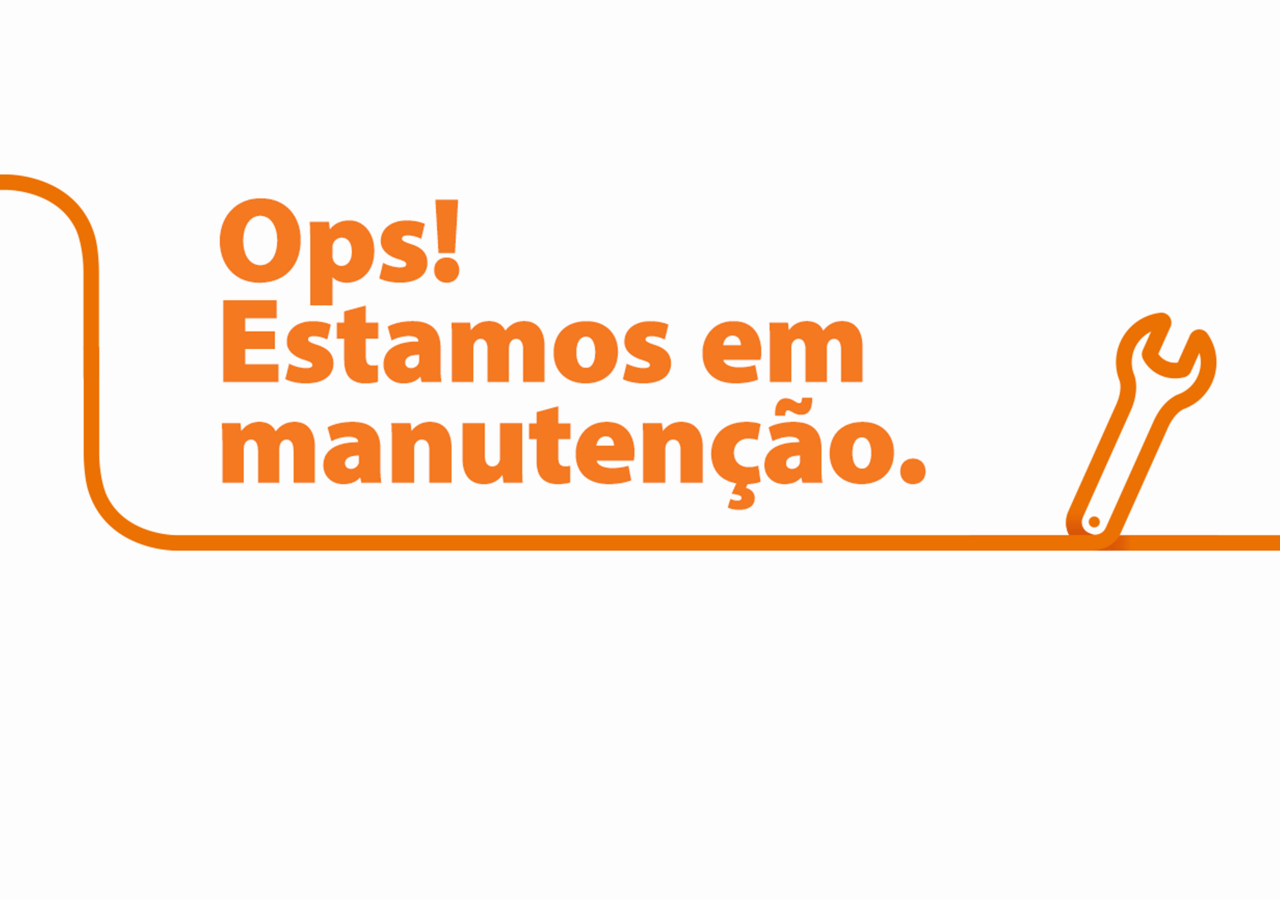
==== index.html @ c9eeba48 "up" ====
<!DOCTYPE html>
<html lang="pt-Br">
<head>
    <meta charset="UTF-8">
    <meta http-equiv="X-UA-Compatible" content="IE=edge">
    <meta name="viewport" content="width=device-width, initial-scale=1.0">
    <style>
        *{
            text-align: center;
            background-color: #fdfdfd;
            margin: 0;
        }
        img{
            width: 100%;
            height: 100%;
            padding-top: 0px;
        }
    </style>
    <title>CitizenFuture</title>
</head>
<body>
    <img src="frontend/img src/man.gif" alt="">
</body>
</html>
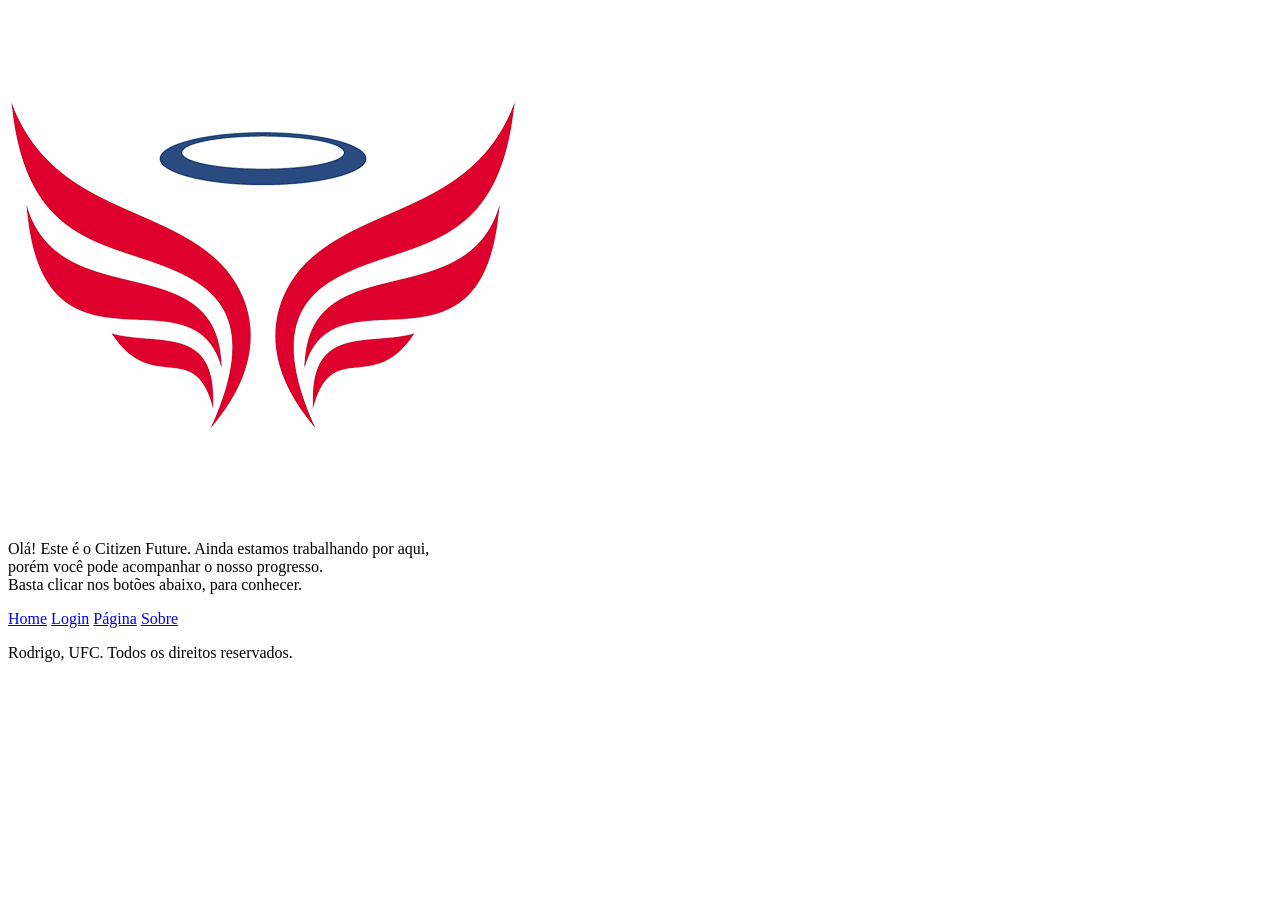
==== commit ff6dd22e: "updated" ====
--- a/index.html
+++ b/index.html
@@ -4,21 +4,28 @@
     <meta charset="UTF-8">
     <meta http-equiv="X-UA-Compatible" content="IE=edge">
     <meta name="viewport" content="width=device-width, initial-scale=1.0">
-    <style>
-        *{
-            text-align: center;
-            background-color: #fdfdfd;
-            margin: 0;
-        }
-        img{
-            width: 100%;
-            height: 100%;
-            padding-top: 0px;
-        }
-    </style>
-    <title>CitizenFuture</title>
+    <link rel="stylesheet" href="style.css">
+    <title>Tela Inicial</title>
 </head>
 <body>
-    <img src="frontend/img src/man.gif" alt="">
+    
+    <header class="header">
+
+    <img src="frontend/img src/pngwing.com.png" alt="">
+    <p class="ini">Olá! Este é o Citizen Future. Ainda estamos trabalhando por aqui,<br>
+        porém você pode acompanhar o nosso progresso. <br> Basta clicar nos botões abaixo, para conhecer.
+    </p>
+
+    </header>
+    <nav class="nav">
+        <a href="https://rodrigueraa.github.io/frontend/home/index.html">Home</a>
+        <a href="https://rodrigueraa.github.io/frontend/home/index.html">Login</a>
+        <a href="https://rodrigueraa.github.io/frontend/home/index.html">Página</a>
+        <a href="https://rodrigueraa.github.io/frontend/home/index.html">Sobre</a>
+    </nav>
+
+    <footer class="footer">
+    <p>Rodrigo, UFC. Todos os direitos reservados.</p>
+    </footer>
 </body>
 </html>
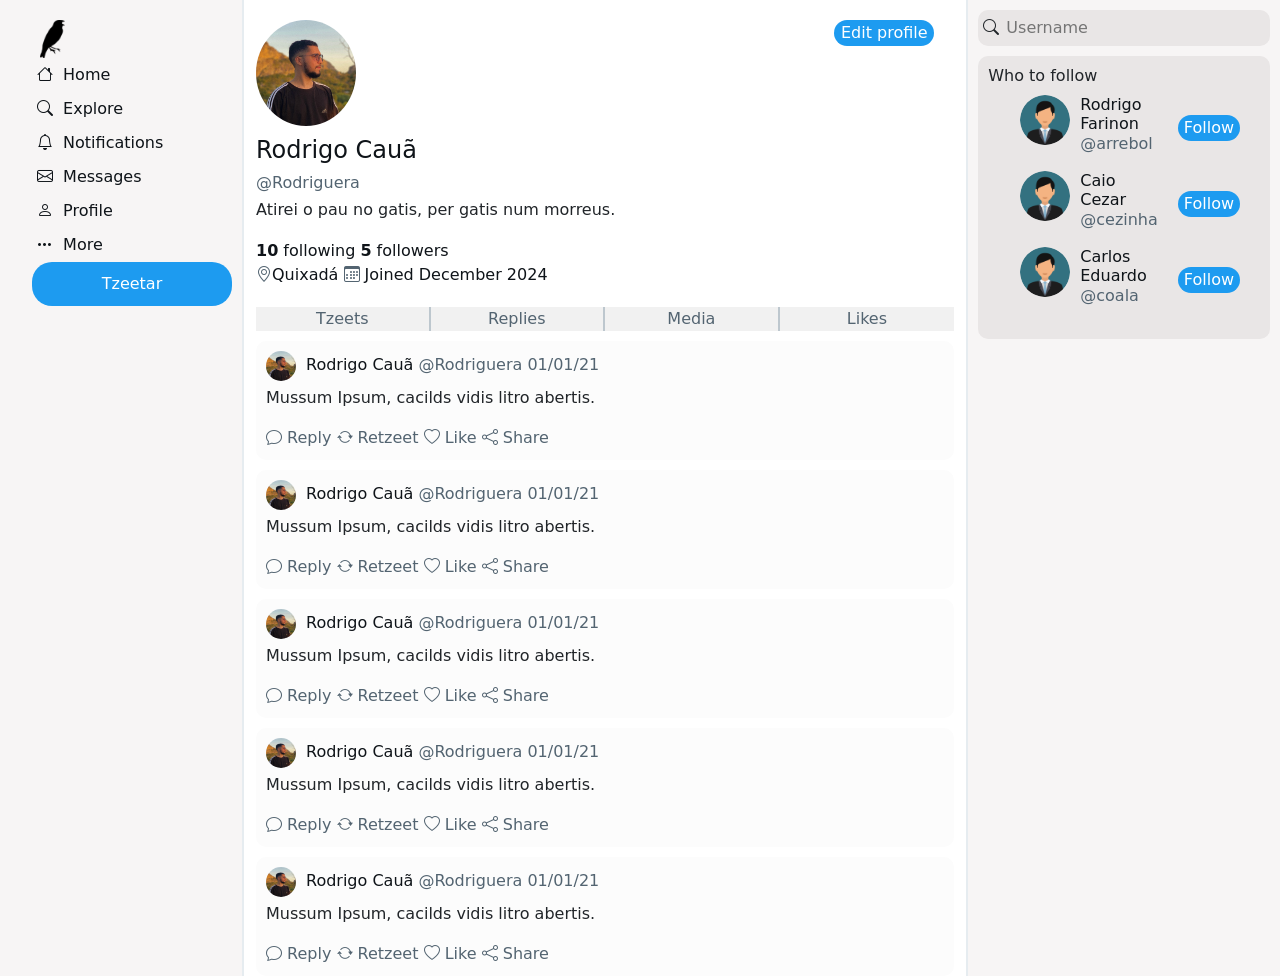
==== commit 5c3a43c9: "up" ====
--- a/index.html
+++ b/index.html
@@ -1,31 +1,160 @@
 <!DOCTYPE html>
-<html lang="pt-Br">
+<html lang="en">
 <head>
     <meta charset="UTF-8">
-    <meta http-equiv="X-UA-Compatible" content="IE=edge">
     <meta name="viewport" content="width=device-width, initial-scale=1.0">
-    <link rel="stylesheet" href="style.css">
-    <title>Tela Inicial</title>
+    <title>Tzeeter</title>
+    <link rel="stylesheet" href="src/style.css">
+    <link href="https://cdn.jsdelivr.net/npm/bootstrap@5.3.3/dist/css/bootstrap.min.css" rel="stylesheet" integrity="sha384-QWTKZyjpPEjISv5WaRU9OFeRpok6YctnYmDr5pNlyT2bRjXh0JMhjY6hW+ALEwIH" crossorigin="anonymous">
+    <link rel="stylesheet" href="https://cdn.jsdelivr.net/npm/bootstrap-icons@1.11.3/font/bootstrap-icons.min.css">
+    
 </head>
-<body>
     
-    <header class="header">
-
-    <img src="frontend/img src/pngwing.com.png" alt="">
-    <p class="ini">Olá! Este é o Citizen Future. Ainda estamos trabalhando por aqui,<br>
-        porém você pode acompanhar o nosso progresso. <br> Basta clicar nos botões abaixo, para conhecer.
-    </p>
-
-    </header>
-    <nav class="nav">
-        <a href="https://rodrigueraa.github.io/frontend/home/index.html">Home</a>
-        <a href="https://rodrigueraa.github.io/frontend/home/index.html">Login</a>
-        <a href="https://rodrigueraa.github.io/frontend/home/index.html">Página</a>
-        <a href="https://rodrigueraa.github.io/frontend/home/index.html">Sobre</a>
+    <nav class="navegacao">
+        <img src="/src/img/tiziu.png" alt="logoTzeeer" class="logo">
+        <ul>
+            <li><i class="bi bi-house"></i><a href=""> Home</a></li>
+            <li><i class="bi bi-search"></i><a href=""> Explore</a></li>
+            <li><i class="bi bi-bell"></i><a href=""> Notifications</a></li>
+            <li><i class="bi bi-envelope"></i><a href=""> Messages</a></li>
+            <li><i class="bi bi-person"></i><a href=""> Profile</a></li>
+            <li><i class="bi bi-three-dots"></i> <a href="">More</a></li>
+            <button class="tzeetar">Tzeetar</button>
+        </ul>
     </nav>
 
-    <footer class="footer">
-    <p>Rodrigo, UFC. Todos os direitos reservados.</p>
-    </footer>
+    <div class="container">
+
+        <section class="perfil">   
+            <img src="/src/img/profilePhoto.jpeg" alt="foto de perfil" class="profilePhoto">
+            <button class="editProfile">Edit profile</button>
+            
+            <h4 class="name">Rodrigo Cauã</h4>
+            <h6 class="user">@Rodriguera</h6>
+            <h6 class="textBio">Atirei o pau no gatis, per gatis num morreus.</h6>
+
+            <ul class="infos">
+                <li class="estatisticas">
+                    <a href=""><span class="count">10</span> following</a>
+                    <a href=""><span class="count">5</span> followers</a>
+                </li>
+                <li class="data">
+                    <i class="bi bi-geo-alt"></i><a href="">Quixadá</a>
+                    <i class="bi bi-calendar3"></i><a href=""> Joined December 2024</a>
+                </li>
+            </ul>
+
+        </section>
+
+        <nav class="pages">
+                <a href="">Tzeets</a>
+                <a href="">Replies</a>
+                <a href="">Media</a>
+                <a href="">Likes</a>
+        </nav>
+
+        <article class="tweet">
+                <div class="profileTweet">
+                    <img src="/src/img/profilePhoto.jpeg" alt="" class="profilePhotoTweet">
+                    <h6 class="name">Rodrigo Cauã <span class="user">@Rodriguera</span> <time datetime="2021-01-01" class="dateTweet">01/01/21</time></h6>
+                </div>
+                <p class="text">Mussum Ipsum, cacilds vidis litro abertis.</p>
+                <div class="acoes">
+                    <a href="" class="replyshare"><i class="bi bi-chat"></i> Reply</a>
+                    <a href="" class="retzeet"><i class="bi bi-arrow-repeat"></i> Retzeet</a>
+                    <a href="" class="like"><i class="bi bi-heart"></i> Like</a>
+                    <a href="" class="replyshare"><i class="bi bi-share"></i> Share</a>
+                </div>
+        </article>
+
+        <article class="tweet">
+            <div class="profileTweet">
+                <img src="/src/img/profilePhoto.jpeg" alt="" class="profilePhotoTweet">
+                <h6 class="name">Rodrigo Cauã <span class="user">@Rodriguera</span> <time datetime="2021-01-01" class="dateTweet">01/01/21</time></h6>
+            </div>
+            <p class="text">Mussum Ipsum, cacilds vidis litro abertis.</p>
+            <div class="acoes">
+                <a href="" class="replyshare"><i class="bi bi-chat"></i> Reply</a>
+                <a href="" class="retzeet"><i class="bi bi-arrow-repeat"></i> Retzeet</a>
+                <a href="" class="like"><i class="bi bi-heart"></i> Like</a>
+                <a href="" class="replyshare"><i class="bi bi-share"></i> Share</a>
+            </div>
+        </article>
+
+        <article class="tweet">
+            <div class="profileTweet">
+                <img src="/src/img/profilePhoto.jpeg" alt="" class="profilePhotoTweet">
+                <h6 class="name">Rodrigo Cauã <span class="user">@Rodriguera</span> <time datetime="2021-01-01" class="dateTweet">01/01/21</time></h6>
+            </div>
+            <p class="text">Mussum Ipsum, cacilds vidis litro abertis.</p>
+            <div class="acoes">
+                <a href="" class="replyshare"><i class="bi bi-chat"></i> Reply</a>
+                <a href="" class="retzeet"><i class="bi bi-arrow-repeat"></i> Retzeet</a>
+                <a href="" class="like"><i class="bi bi-heart"></i> Like</a>
+                <a href="" class="replyshare"><i class="bi bi-share"></i> Share</a>
+            </div>
+        </article>
+
+        <article class="tweet">
+            <div class="profileTweet">
+                <img src="/src/img/profilePhoto.jpeg" alt="" class="profilePhotoTweet">
+                <h6 class="name">Rodrigo Cauã <span class="user">@Rodriguera</span> <time datetime="2021-01-01" class="dateTweet">01/01/21</time></h6>
+            </div>
+            <p class="text">Mussum Ipsum, cacilds vidis litro abertis.</p>
+            <div class="acoes">
+                <a href="" class="replyshare"><i class="bi bi-chat"></i> Reply</a>
+                <a href="" class="retzeet"><i class="bi bi-arrow-repeat"></i> Retzeet</a>
+                <a href="" class="like"><i class="bi bi-heart"></i> Like</a>
+                <a href="" class="replyshare"><i class="bi bi-share"></i> Share</a>
+            </div>
+        </article>
+
+        <article class="tweet">
+            <div class="profileTweet">
+                <img src="/src/img/profilePhoto.jpeg" alt="" class="profilePhotoTweet">
+                <h6 class="name">Rodrigo Cauã <span class="user">@Rodriguera</span> <time datetime="2021-01-01" class="dateTweet">01/01/21</time></h6>
+            </div>
+            <p class="text">Mussum Ipsum, cacilds vidis litro abertis.</p>
+            <div class="acoes">
+                <a href="" class="replyshare"><i class="bi bi-chat"></i> Reply</a>
+                <a href="" class="retzeet"><i class="bi bi-arrow-repeat"></i> Retzeet</a>
+                <a href="" class="like"><i class="bi bi-heart"></i> Like</a>
+                <a href="" class="replyshare"><i class="bi bi-share"></i> Share</a>
+            </div>
+        </article>
+
+    </div> 
+
+    <aside class="recomendados">
+        <div class="search">
+            <i class="bi bi-search"></i>
+            <input type="text" name="" id="" placeholder="Username" class="searchInput">
+        </div> 
+
+        <div class="containerRecomendados">
+            <h6 class="title">Who to follow</h6>
+            <ul class="users">
+                <li class="userRecomendado">
+                    <img src="/src/img/users.png" alt="" class="profilePhotoRecomendado">
+                    <h6 class="name">Rodrigo Farinon <span class="user">@arrebol</span></h6>
+                    <button class="buttomFollow">Follow</button>
+                </li>
+                <li class="userRecomendado">
+                    <img src="/src/img/users.png" alt="" class="profilePhotoRecomendado">
+                    <h6 class="name">Caio Cezar <span class="user">@cezinha</span></h6>
+                    <button class="buttomFollow">Follow</button>
+                </li>
+                <li class="userRecomendado">
+                    <img src="/src/img/users.png" alt="" class="profilePhotoRecomendado">
+                    <h6 class="name">Carlos Eduardo <span class="user">@coala</span></h6>
+                    <button class="buttomFollow">Follow</button>
+                </li>
+            </ul>
+        </div>
+
+
+    </aside>
+
+
 </body>
-</html>
+</html>
--- a/src/style.css
+++ b/src/style.css
@@ -0,0 +1,255 @@
+body{
+    color: rgb(15, 20, 25);
+    display: flex;
+}
+
+.navegacao{
+    border-right: 2px solid rgb(230, 236, 240);
+    padding-right: 10px;
+    background-color: rgb(247, 245, 245);
+}
+
+.navegacao a{
+    color: rgb(15, 20, 25);
+    text-decoration: none;
+    list-style: none;
+    padding: 5px;
+    width: 200px;
+}
+
+.navegacao a:hover{
+    text-decoration: none;
+}
+
+.navegacao li{
+    color: rgb(15, 20, 25);
+    text-decoration: none;
+    list-style: none;
+    padding: 5px;
+    width: 200px;
+}
+
+.navegacao li:hover{
+    background-color: rgba(15, 25, 20, 0.1);
+    border-radius: 15px;
+}
+
+.logo{
+    margin-top: 20px;
+    margin-left: 40px;
+    max-width: 25px;
+}
+
+.tzeetar{
+    border-style: none;
+    background-color: rgb(29, 155, 240);
+    color: white;
+    padding: 10px;
+    justify-content: center;
+    border-radius: 20px;
+    width: 200px;
+}
+
+.tzeetar:hover{
+    background-color: rgb(26, 135, 207);
+}
+
+.profilePhoto{
+    width: 100px;
+    border-radius: 100%;
+    margin-top: 20px;
+    margin-bottom: 10px;
+}
+
+.editProfile{
+    border-style: none;
+    background-color: rgb(29, 155, 240);
+    color: white;
+    justify-content: center;
+    border-radius: 20px;
+    width: 100px;   
+    float: right;
+    margin: 20px;
+}
+
+.name{
+    color: rgb(15, 20, 25);
+}
+
+.user{
+    color: rgb(83, 100, 113);
+}
+
+.infos{
+    list-style: none;
+    margin-top: 20px;
+    margin-bottom: 20px;
+    padding: 0px;
+}
+
+.infos a{
+    text-decoration: none;
+    color: rgb(15, 20, 25);
+}
+
+.data{
+    color: rgb(83, 100, 113);
+}
+
+.count{
+    color: rgb(15, 20, 25);
+    font-weight: bold;
+}
+
+.count:hover .estatisticas:hover, a:hover{
+    text-decoration: underline;
+}
+
+.tweet:hover{
+    background-color: rgba(29, 155, 240, 0.1);
+    border-radius: 10px;
+}
+
+.pages{
+    background-color: rgb(241, 241, 241);
+    justify-content: space-evenly;
+    display: flex;
+    margin-bottom: 10px;
+}
+
+.pages > a{
+    min-width: 25%;
+    color: rgb(83, 100, 113);
+    text-decoration: none;
+    text-align: center;
+    border-right: 2px solid rgb(189, 199, 206);
+}
+
+.pages > a:last-child {
+    border-right: none; 
+}
+
+.pages a:hover{
+    background-color: rgba(15, 25, 20, 0.1);
+    text-decoration: none;
+}
+
+.profileTweet{
+    display: flex;
+    align-items: center;
+}
+
+.profilePhotoTweet{
+    width: 30px;
+    height: 30px;
+    border-radius: 100%;   
+    display: flex;
+    margin-right: 10px;
+    margin-bottom: 5px;
+}
+
+.acoes a{
+    color: rgb(83, 100, 113);
+    text-decoration: none;
+}
+
+.replyshare:hover{
+    background-color: rgba(29, 155, 240, 0.1);
+    border-radius: 10px;
+}
+
+.retzeet:hover{
+    background-color: rgba(0, 186, 124, 0.1);
+    color: rgba(0, 186, 124, 1);
+    border-radius: 10px;
+}
+
+.like:hover{
+    background-color: rgba(249, 24, 128, 0.1);
+    color: rgba(249, 24, 128, 1);
+    border-radius: 10px;
+}
+
+.dateTweet{
+    color: rgb(83, 100, 113);
+}
+
+.tweet{
+    border-radius: 10px;
+    padding: 10px;
+    margin-top: 10px;
+    background-color: rgb(252, 252, 252);
+}
+
+.recomendados{
+    border-left: 2px solid rgb(230, 236, 240);
+    width: 60vh;
+    padding: 10px;
+    background-color: rgb(247, 245, 245)
+}
+
+.search{
+    background-color: rgb(233, 230, 230);
+    min-width: 100%;
+    border-radius: 10px;
+    padding: 5px;
+}
+
+.searchInput{
+    background-color: transparent;
+    max-width: 90%;
+    border-style: none;
+}
+
+.searchInput:focus{
+    outline: none;
+}
+
+.containerRecomendados{
+    min-width: 100%;
+    margin-top: 10px;
+    border-radius: 10px;
+    padding: 10px;
+    background-color: rgb(233, 230, 230);
+}
+
+.userRecomendado > .profilePhotoRecomendado{
+    width: 50px;
+    height: 50px;
+    border-radius: 100%;
+    margin-right: 10px;
+}
+
+.users > .userRecomendado{
+    display: flex;
+    margin-top: 10px;
+}
+
+.buttomFollow{
+    border-style: none;
+    background-color: rgb(29, 155, 240);
+    color: white;
+    justify-content: center;
+    border-radius: 20px;
+    margin: 20px;
+}
+
+@media (max-width: 768px) {
+    .navegacao{
+        max-width: 6vh;
+        float: left;
+        padding-right: 80px;
+    }
+
+    .navegacao a{
+        display: none;
+    }
+
+    .tzeetar{
+        display: none;
+    }
+
+    .recomendados{
+        display: none;
+    }
+}
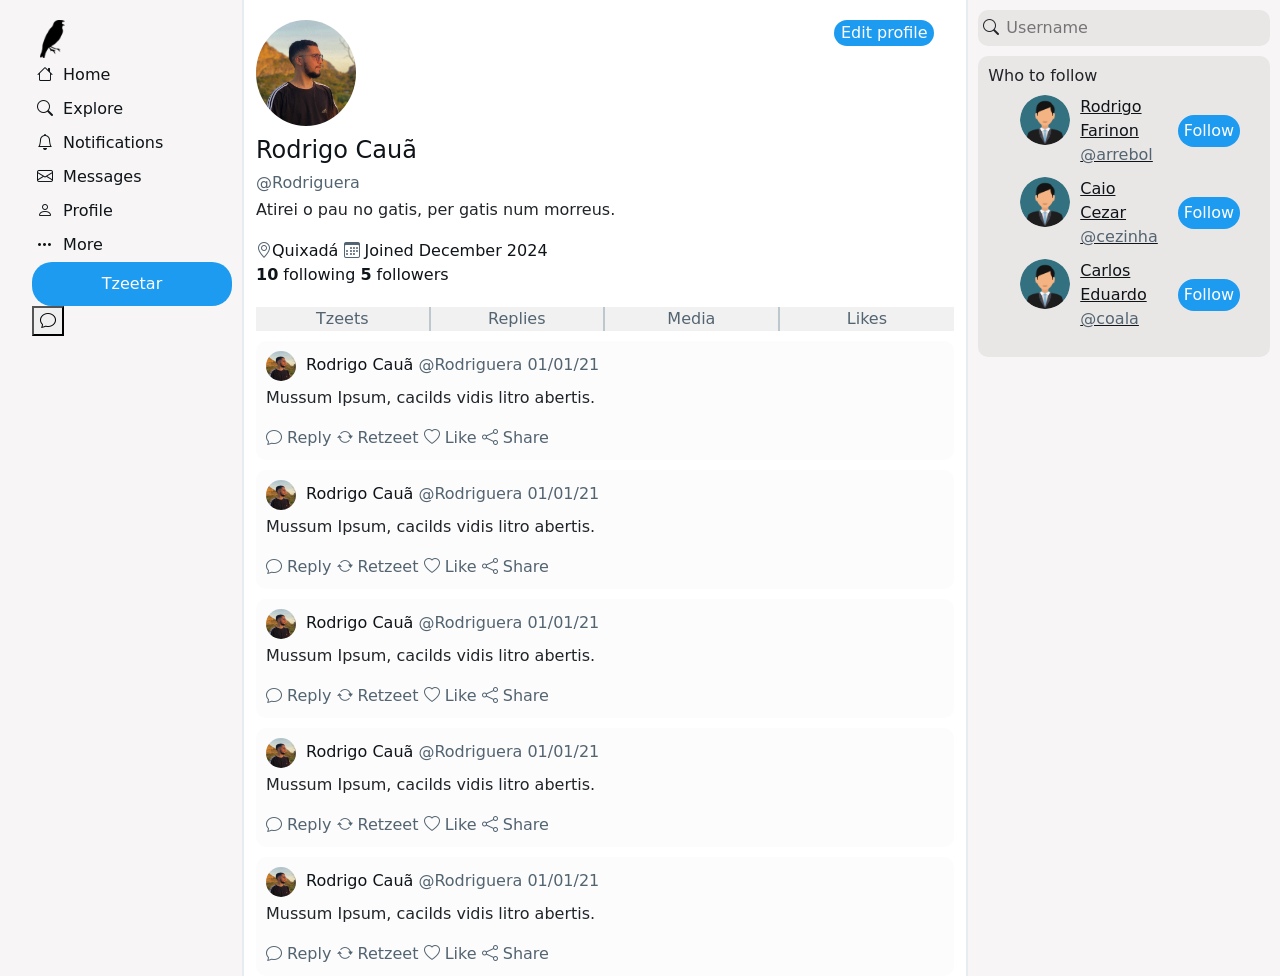
==== commit b1d655ee: "Update index.html" ====
--- a/index.html
+++ b/index.html
@@ -18,12 +18,13 @@
             <li><i class="bi bi-bell"></i><a href=""> Notifications</a></li>
             <li><i class="bi bi-envelope"></i><a href=""> Messages</a></li>
             <li><i class="bi bi-person"></i><a href=""> Profile</a></li>
-            <li><i class="bi bi-three-dots"></i> <a href="">More</a></li>
-            <button class="tzeetar">Tzeetar</button>
+            <li><i class="bi bi-three-dots"></i> <a href=""> More</a></li>
+            <button class="tzeetar"> Tzeetar</button>
+            <button class="tzeetarMobile"><i class="bi bi-chat"></i></button>
         </ul>
     </nav>
 
-    <div class="container">
+    <main class="container">
 
         <section class="perfil">   
             <img src="/src/img/profilePhoto.jpeg" alt="foto de perfil" class="profilePhoto">
@@ -34,13 +35,13 @@
             <h6 class="textBio">Atirei o pau no gatis, per gatis num morreus.</h6>
 
             <ul class="infos">
+                <li class="data">
+                    <i class="bi bi-geo-alt"></i><a href="">Quixadá</a>
+                    <i class="bi bi-calendar3"></i><a href=""> Joined December 2024</a>
+                </li>
                 <li class="estatisticas">
                     <a href=""><span class="count">10</span> following</a>
                     <a href=""><span class="count">5</span> followers</a>
-                </li>
-                <li class="data">
-                    <i class="bi bi-geo-alt"></i><a href="">Quixadá</a>
-                    <i class="bi bi-calendar3"></i><a href=""> Joined December 2024</a>
                 </li>
             </ul>
 
@@ -123,7 +124,7 @@
             </div>
         </article>
 
-    </div> 
+    </main> 
 
     <aside class="recomendados">
         <div class="search">
@@ -136,17 +137,17 @@
             <ul class="users">
                 <li class="userRecomendado">
                     <img src="/src/img/users.png" alt="" class="profilePhotoRecomendado">
-                    <h6 class="name">Rodrigo Farinon <span class="user">@arrebol</span></h6>
+                    <a class="name" href="">Rodrigo Farinon <span class="user">@arrebol</span></a>
                     <button class="buttomFollow">Follow</button>
                 </li>
                 <li class="userRecomendado">
                     <img src="/src/img/users.png" alt="" class="profilePhotoRecomendado">
-                    <h6 class="name">Caio Cezar <span class="user">@cezinha</span></h6>
+                    <a class="name" href="">Caio Cezar <span class="user">@cezinha</span></a>
                     <button class="buttomFollow">Follow</button>
                 </li>
                 <li class="userRecomendado">
                     <img src="/src/img/users.png" alt="" class="profilePhotoRecomendado">
-                    <h6 class="name">Carlos Eduardo <span class="user">@coala</span></h6>
+                    <a class="name" href="">Carlos Eduardo <span class="user">@coala</span></a>
                     <button class="buttomFollow">Follow</button>
                 </li>
             </ul>
@@ -157,4 +158,4 @@
 
 
 </body>
-</html>+</html>
